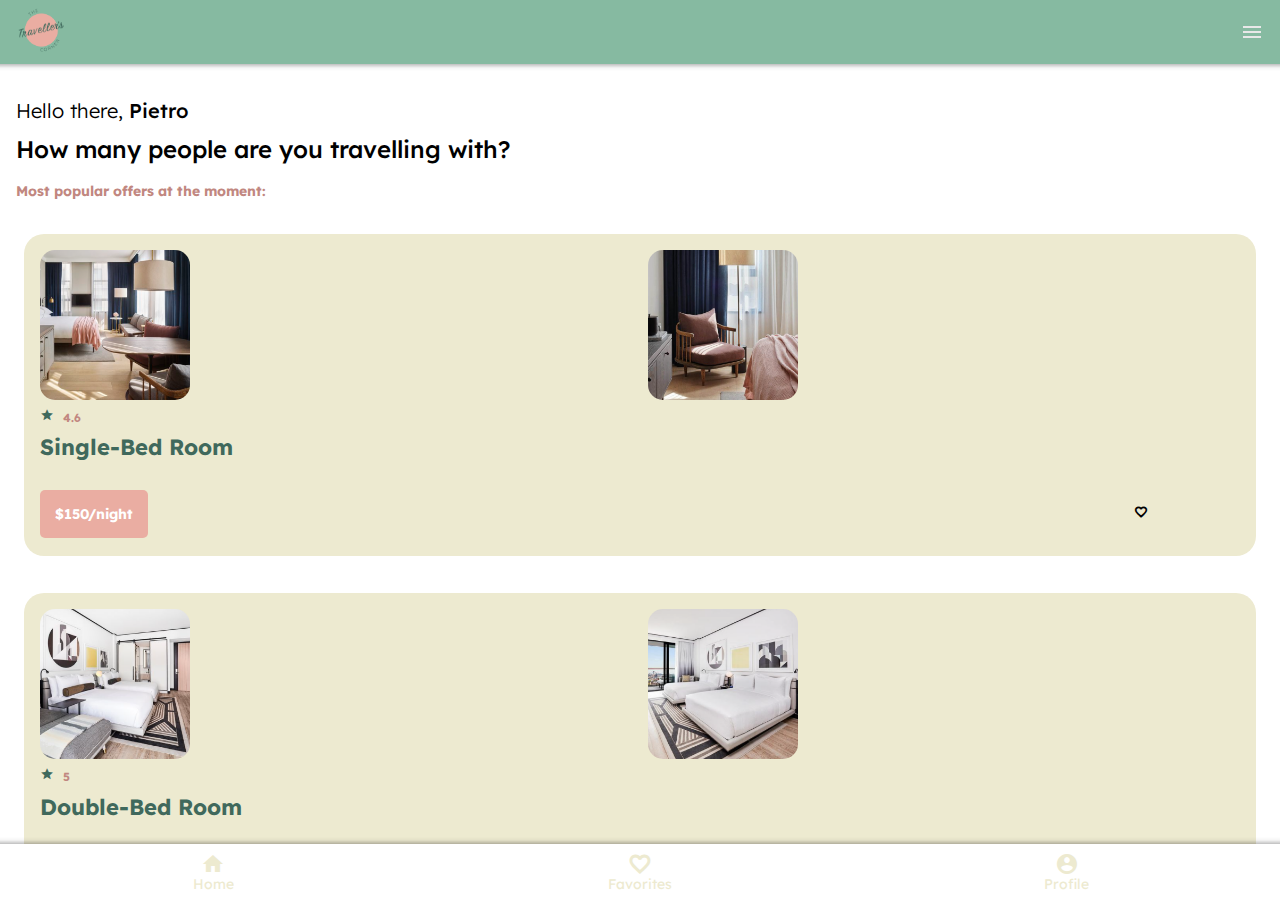
==== index.html @ 07d8882f "Add files via upload" ====
<!doctype html>
<html>
<head>
<meta charset="utf-8">
<meta name="viewport" content="width=device-width, initial-scale=1.0">
<title>Viatge</title>
<link href="css/framework7.bundle.min.css" rel="stylesheet">
<link href="https://fonts.googleapis.com/icon?family=Material+Icons" rel="stylesheet">
<link href="css/style.css" rel="stylesheet">
</head>

<body>
	
	<div id="app">

      <!-- Your main view, should have "view-main" class -->
      <section class="view view-main view-init">
        
        
        <section class="panel panel-left panel-cover">
        	<div class="panel-top">
        		<img src="img/travellerscorner.png" class="img-fluid">
        	</div>
        	
        	<div class="list list-menu media-list">
        		<ul>
        			<li>
					  <a href="/home/" class="item-link item-content panel-close">
						<div class="item-media">
							<i class="material-icons">home</i>
						</div>
						<div class="item-inner">
						  <h4 class="item-title">Home</h4>
						</div>
					  </a>
					</li>
       				<li>
					  <a href="/valle/" class="item-link item-content panel-close">
						<div class="item-media">
							<i class="material-icons">local_offer</i>
						</div>
						<div class="item-inner">
						  <h4 class="item-title">Promos</h4>
						</div>
					  </a>
					</li>
       				
       				<li>
					  <a href="#" class="item-link item-content panel-close">
						<div class="item-media">
							<i class="material-icons">airplanemode_active</i>
						</div>
						<div class="item-inner">
						  <h4 class="item-title">Rooms</h4>
						</div>
					  </a>
					</li>
					<li>
					  <a href="#" class="item-link item-content panel-close">
						<div class="item-media">
							<i class="material-icons">flight_takeoff</i>
						</div>
						<div class="item-inner">
						  <h4 class="item-title">Reservations</h4>
						</div>
					  </a>
					</li>
					
					<li>
					  <a href="/profile/" class="item-link item-content panel-close">
						<div class="item-media">
							<i class="material-icons">account_circle</i>
						</div>
						<div class="item-inner">
						  <h4 class="item-title">Profile</h4>
						</div>
					  </a>
					</li>
					
       				<li>
					  <a href="#" class="item-link item-content panel-close">
						<div class="item-media">
							<i class="material-icons">exit_to_app</i>
						</div>
						<div class="item-inner">
						  <h4 class="item-title">Exit</h4>
						</div>
					  </a>
					</li>
        		</ul>
        	</div>
        </section>
        
        
        <!-- Initial Page, "data-name" contains page name -->
        <div data-name="home" class="page">

          <!-- Top Navbar -->
          <nav class="navbar">
            <div class="navbar-bg"></div>
            <div class="navbar-inner">
             	<div class="left"></div>
              	<div class="title"><img src="img/travellerscorner.png" class="img-fluid" width="50px"></div>
              	<div class="right">
              		<a href="#" class="link panel-open" data-panel="left"><i class="material-icons">menu</i></a>
              	</div>
            </div>
          </nav>

          

          <!-- Scrollable page content -->
          <section class="page-content">
           
           	<div class="block intro">
           		<h2>Hello there, <span>Pietro</span></h2>
            	<h3>How many people are you travelling with?</h3>
				<p id="mostpop">Most popular offers at the moment:</p>
           	</div>
           	
           	<div class="block">
           		<article class="card card-intro card_margins">
					<a href="/roatan/" class="item-link item-content">
           			<div class="card-content card-content-padding">
           				<div class="row">
							<article class="col-50">
           						<img src="img/sencilla-03.png" class="img-fluid card-pic">
           					</article>
							<article class="col-50">
           						<img src="img/sencilla-04.png" class="img-fluid card-pic">
           					</article>
							
           					<article class="col-100">
           						<h5 id="cuatropuntoseisletra"><span class="material-icons" id="cuatropuntoseis" width="150px">star</span> 4.6</h5>
           						<h3 id="habitacionsencilla">Single-Bed Room</h3>
								<div class="row">
									<article class="col-90">
           						<span class="precio">$150/night</span>
										</article>
										<article class="col-10">
           						<span class="material-icons fav_boton ">favorite_border</span>
										</article>
									</div>
           					</article>
           					
           				</div>
           			</div>
						</a>
           		</article><br>
				<article class="card card-intro">
					<a href="/valle/" class="">
           			<div class="card-content card-content-padding">
						
           				<div class="row">
							<article class="col-50">
           						<img src="img/doble-07.png" class="img-fluid card-pic">
           					</article>
							<article class="col-50">
           						<img src="img/doble-08.png" class="img-fluid card-pic">
           					</article>
							
           					<article class="col-100">
           						<h5 id="cuatropuntoseisletra"><span class="material-icons" id="cuatropuntoseis">star</span > 5</h5>
           						<h3 id="habitacionsencilla">Double-Bed Room</h3>
								<div class="row">
									<article class="col-90">
           						<span class="precio">$165/night</span>
										</article>
										<article class="col-10">
           						<span class="material-icons fav_boton ">favorite_border</span>
										</article>
									</div>
           					</article>
           					
           				</div>
           			</div>
					</a>
           		</article><br>
				<article class="card card-intro">
           			<div class="card-content card-content-padding">
           				<div class="row">
							<article class="col-50">
           						<img src="img/suite-09.png" class="img-fluid card-pic">
           					</article>
							<article class="col-50">
           						<img src="img/suite-10.png" class="img-fluid card-pic">
           					</article>
							
           					<article class="col-100">
           						<h5 id="cuatropuntoseisletra"><span class="material-icons" id="cuatropuntoseis">star</span> 3.1</h5>
           						<h3 id="habitacionsencilla">Deluxe Suite</h3>
								<div class="row">
									<article class="col-90">
           						<span class="precio">$12/night</span>
										</article>
										<article class="col-10">
           						<span class="material-icons fav_boton ">favorite_border</span>
										</article>
									</div>
           					</article>
           					
           				</div>
           			</div>
           		</article><br>
				<article class="card card-intro">
           			<div class="card-content card-content-padding">
           				<div class="row">
							<article class="col-50">
           						<img src="img/presidential-12.png" class="img-fluid card-pic">
           					</article>
							<article class="col-50">
           						<img src="img/presidential-15.png" class="img-fluid card-pic">
           					</article>
							
           					<article class="col-100">
           						<h5 id="cuatropuntoseisletra"><span class="material-icons" id="cuatropuntoseis">star</span> 3.1</h5>
           						<h3 id="habitacionsencilla">Presidential Suite</h3>
								<div class="row">
									<article class="col-90">
           						<span class="precio">$12/night</span>
								  </article>
										<article class="col-10">
           						<span class="material-icons fav_boton ">favorite_border</span>
										</article>
							  </div>
           					</article>
           					
           				</div>
           			</div>
           		</article><br><br><br>
				
           	</div>
            
            
           
            
          
          </section><!--content-->
          
        </div><!--page-->
        
        <div class="toolbar tabbar tabbar-labels toolbar-bottom">
			<div class="toolbar-inner">
				<a class="link"><i class="material-icons">home</i> <span class="tabbar-label">Home</span></a>
			  <a class="link"><i class="material-icons fav_boton ">favorite_border</i> <span class="tabbar-label">Favorites</span></a>
			  <a class="link"><i class="material-icons">account_circle</i> <span class="tabbar-label">Profile</span></a>
			</div>
		</div>
        
      </section><!--view-->
      
    </div><!--app-->
	
	

	<script src="js/framework7.bundle.min.js"></script>
	<script src="js/my-app.js"></script>

</body>
</html>
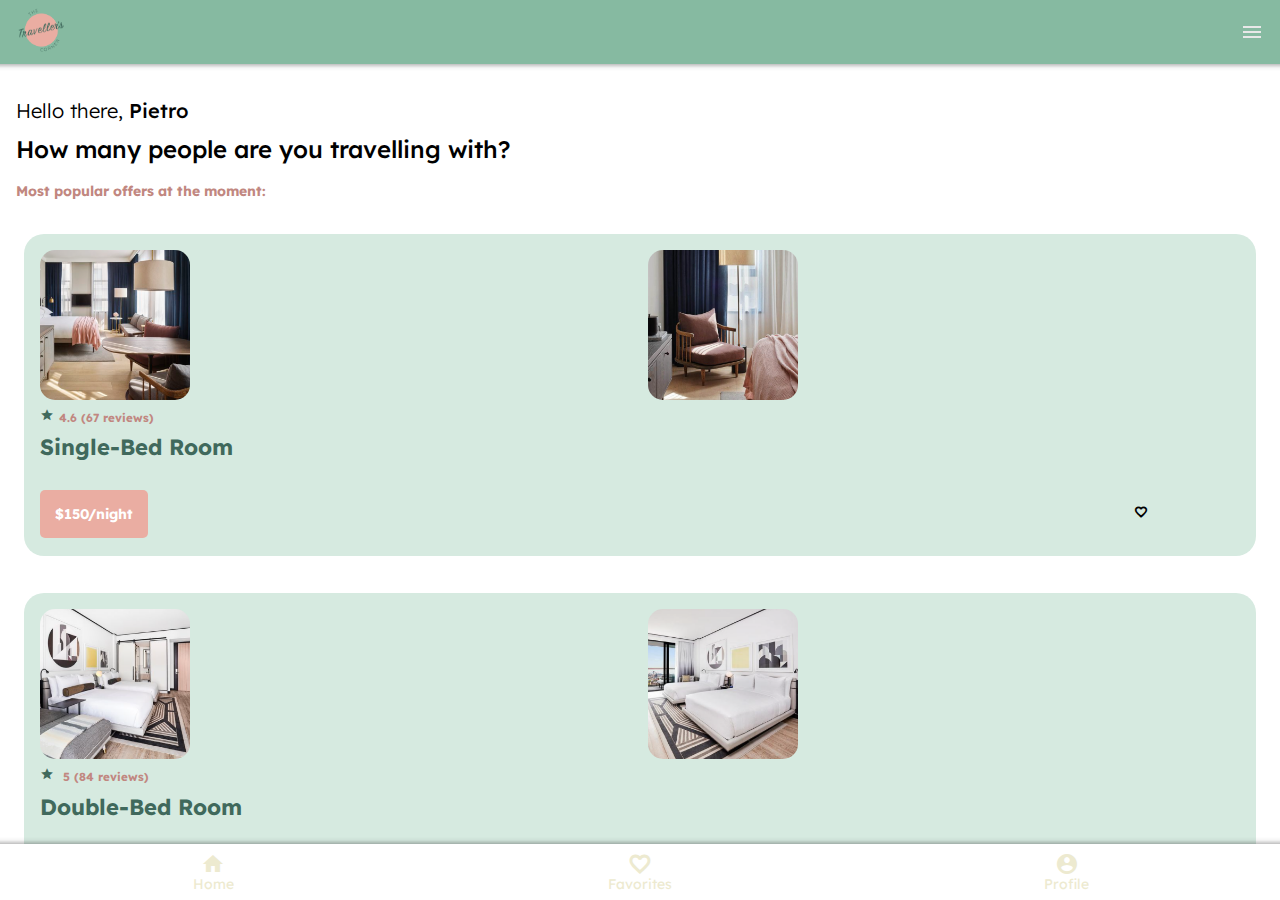
==== commit b40bee26: "Add files via upload" ====
--- a/index.html
+++ b/index.html
@@ -14,7 +14,7 @@
 	<div id="app">
 
       <!-- Your main view, should have "view-main" class -->
-      <section class="view view-main view-init">
+      <section class="view view-main view-init" id="fondoindex">
         
         
         <section class="panel panel-left panel-cover">
@@ -131,8 +131,8 @@
            					</article>
 							
            					<article class="col-100">
-           						<h5 id="cuatropuntoseisletra"><span class="material-icons" id="cuatropuntoseis" width="150px">star</span> 4.6</h5>
-           						<h3 id="habitacionsencilla">Single-Bed Room</h3>
+           						<h5 id="cuatropuntoseisletra1"><span class="material-icons" id="cuatropuntoseis1" width="150px">star</span>4.6 (67 reviews)</h5>
+           						<h3 id="habitacionsencilla1">Single-Bed Room</h3>
 								<div class="row">
 									<article class="col-90">
            						<span class="precio">$150/night</span>
@@ -160,11 +160,11 @@
            					</article>
 							
            					<article class="col-100">
-           						<h5 id="cuatropuntoseisletra"><span class="material-icons" id="cuatropuntoseis">star</span > 5</h5>
-           						<h3 id="habitacionsencilla">Double-Bed Room</h3>
-								<div class="row">
-									<article class="col-90">
-           						<span class="precio">$165/night</span>
+           						<h5 id="cuatropuntoseisletra2"><span class="material-icons" id="cuatropuntoseis2">star</span > 5 (84 reviews)</h5>
+           						<h3 id="habitacionsencilla2">Double-Bed Room</h3>
+								<div class="row">
+									<article class="col-90">
+           						<span class="precio"><strike>$100</strike> $165/night</span>
 										</article>
 										<article class="col-10">
            						<span class="material-icons fav_boton ">favorite_border</span>
@@ -187,11 +187,11 @@
            					</article>
 							
            					<article class="col-100">
-           						<h5 id="cuatropuntoseisletra"><span class="material-icons" id="cuatropuntoseis">star</span> 3.1</h5>
-           						<h3 id="habitacionsencilla">Deluxe Suite</h3>
-								<div class="row">
-									<article class="col-90">
-           						<span class="precio">$12/night</span>
+           						<h5 id="cuatropuntoseisletra3"><span class="material-icons" id="cuatropuntoseis3">star</span> 5 (167 reviews)</h5>
+           						<h3 id="habitacionsencilla3">Deluxe Suite</h3>
+								<div class="row">
+									<article class="col-90">
+           						<span class="precio">$250/night</span>
 										</article>
 										<article class="col-10">
            						<span class="material-icons fav_boton ">favorite_border</span>
@@ -213,11 +213,11 @@
            					</article>
 							
            					<article class="col-100">
-           						<h5 id="cuatropuntoseisletra"><span class="material-icons" id="cuatropuntoseis">star</span> 3.1</h5>
-           						<h3 id="habitacionsencilla">Presidential Suite</h3>
-								<div class="row">
-									<article class="col-90">
-           						<span class="precio">$12/night</span>
+           						<h5 id="cuatropuntoseisletra4"><span class="material-icons" id="cuatropuntoseis4">star</span> 5 (37 reviews)</h5>
+           						<h3 id="habitacionsencilla4">Presidential Suite</h3>
+								<div class="row">
+									<article class="col-90">
+           						<span class="precio">$280/night</span>
 								  </article>
 										<article class="col-10">
            						<span class="material-icons fav_boton ">favorite_border</span>
--- a/css/style.css
+++ b/css/style.css
@@ -41,7 +41,7 @@
 }
 
 .card-intro{
-	background-color: var(--color-verde);
+	background-color: #D6EAE0;
 	color: #fff;
 	box-shadow: none;
 	border-radius: 20px;
@@ -111,7 +111,7 @@
 }
 
 .panel-top{
-	background-color: var(--color-verde);
+	background-color: var(--fondo-gris);
 	padding: 17px;
 	color: #fff;
 	text-align: center;
@@ -205,18 +205,78 @@
 	color: #C18780;
 }
 
-#habitacionsencilla {
-	color: #40695C;
-}
-
-#cuatropuntoseisletra {
-	color: #C18780; 
-}
-
-#cuatropuntoseis {
+#habitacionsencilla1 {
+	color: #40695C;
+}
+
+#habitacionsencilla2 {
+	color: #40695C;
+}
+
+#habitacionsencilla3 {
+	color: #40695C;
+}
+
+#habitacionsencilla4 {
+	color: #40695C;
+}
+
+#cuatropuntoseisletra1 {
+	color: #C18780; 
+}
+
+#cuatropuntoseisletra2 {
+	color: #C18780; 
+}
+
+#cuatropuntoseisletra3 {
+	color: #C18780; 
+}
+
+#cuatropuntoseisletra4 {
+	color: #C18780; 
+}
+
+#cuatropuntoseis1 {
+	color: #40695C; 
+}
+
+#cuatropuntoseis2 {
+	color: #40695C; 
+}
+
+#cuatropuntoseis3 {
+	color: #40695C; 
+}
+
+#cuatropuntoseis4 {
 	color: #40695C; 
 }
 
 .col-100 {
 	padding-bottom: 15px;
 }
+
+#subtituloven {
+	color: #40695C;
+}
+
+#textorosado {
+	color: #C18780;
+}
+
+#roatan {
+	background-color: #FFF0EE;
+}
+
+#iconosblancos {
+	color: #40695C;
+}
+
+#fondoindex {
+	background-color: var(--fondo-gris)!important;
+}
+
+#pietrofondo {
+	background-color: #FFFC99;
+}
